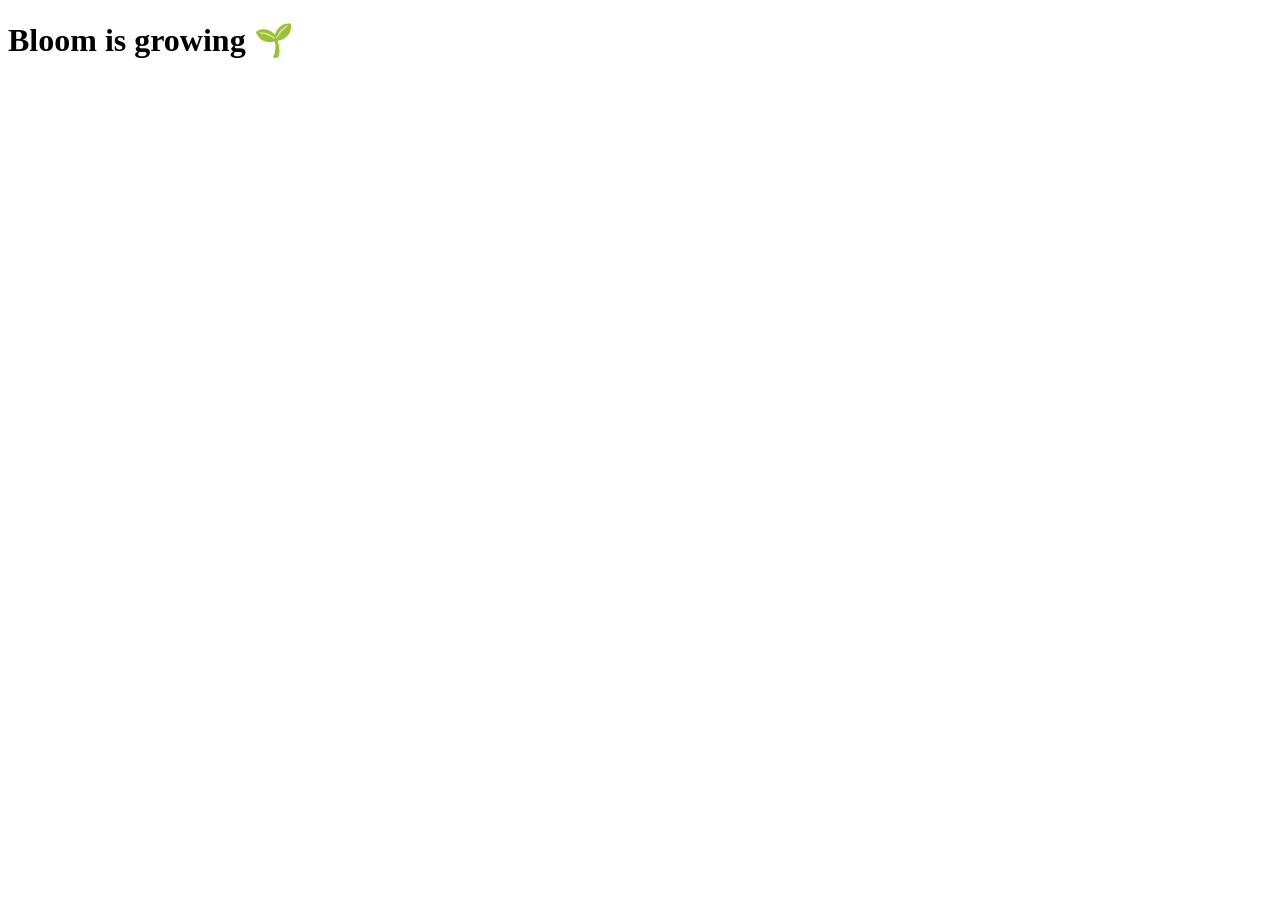
==== index.html @ 83a1a5c5 "renaming" ====
<!DOCTYPE html>
<html lang="en">
<head>
  <meta charset="utf-8">
  <meta name="viewport" content="width=device-width, initial-scale=1">
  <meta name="robots" content="noindex">
  <title>Bloom</title>
</head>
<body>
  <h1>Bloom is growing 🌱</h1>
</body>
</html>
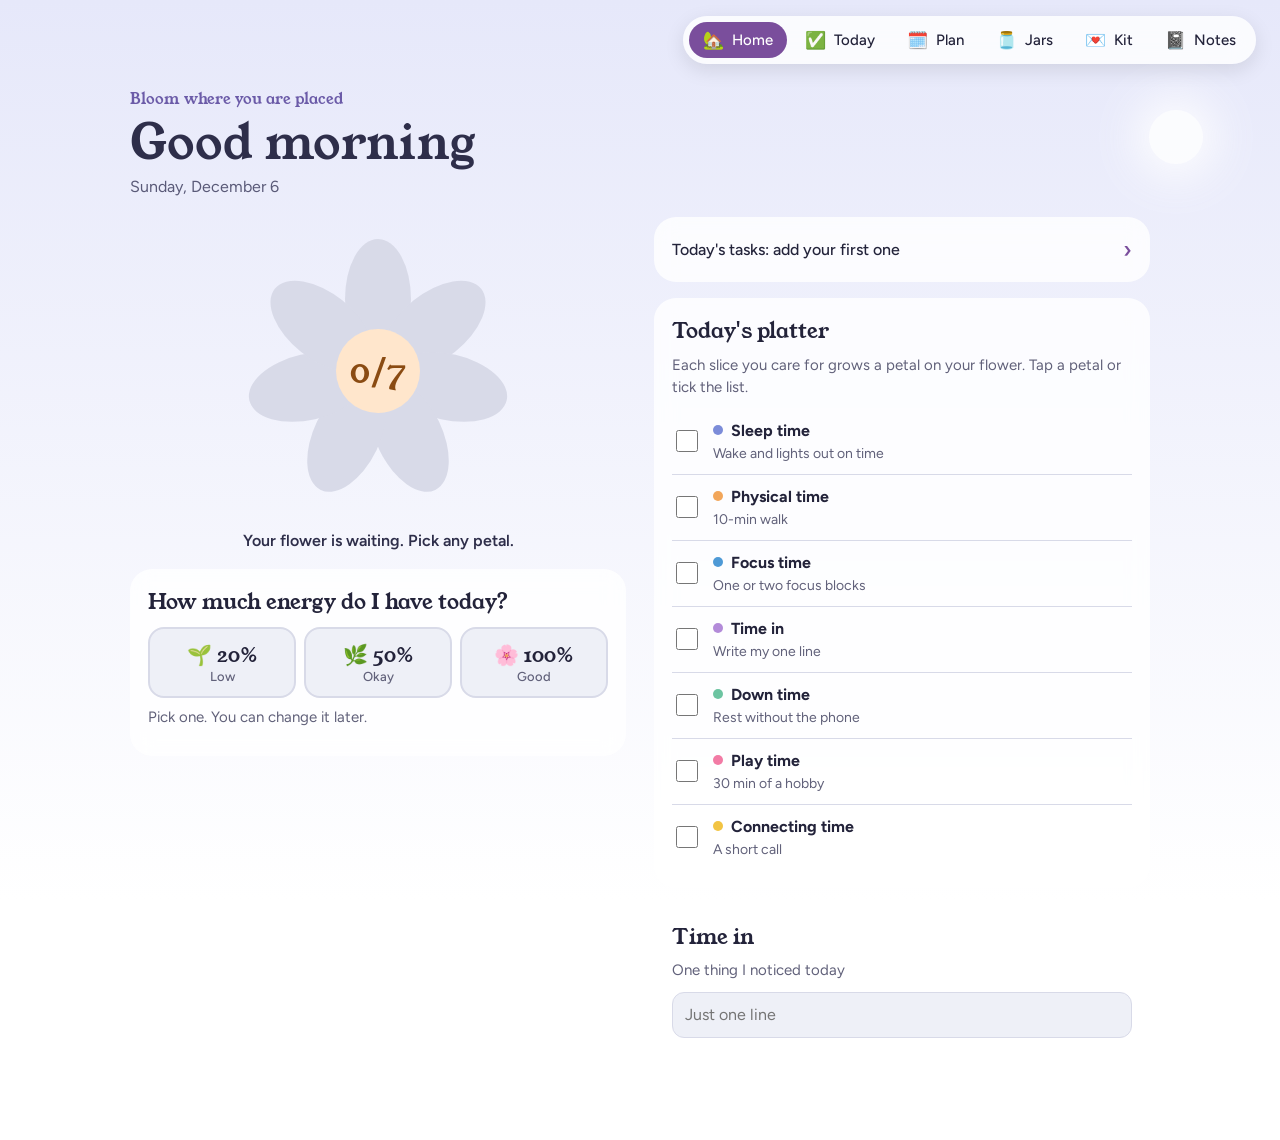
==== commit 360e8b95: "Version 1" ====
--- a/index.html
+++ b/index.html
@@ -2,11 +2,303 @@
 <html lang="en">
 <head>
   <meta charset="utf-8">
-  <meta name="viewport" content="width=device-width, initial-scale=1">
+  <meta name="viewport" content="width=device-width, initial-scale=1, viewport-fit=cover">
+  <!-- Ask search engines not to list this site -->
   <meta name="robots" content="noindex">
+  <meta name="theme-color" content="#FFB76E">
   <title>Bloom</title>
+
+  <link rel="preconnect" href="https://fonts.googleapis.com">
+  <link rel="preconnect" href="https://fonts.gstatic.com" crossorigin>
+  <link href="https://fonts.googleapis.com/css2?family=Young+Serif&family=Figtree:wght@400;500;600&display=swap" rel="stylesheet">
+  <link rel="stylesheet" href="style.css">
 </head>
 <body>
-  <h1>Bloom is growing 🌱</h1>
+<!-- The sky behind the top of every page. Changes with the time of day. -->
+<div class="sky" id="sky" aria-hidden="true">
+  <div class="stars"></div>
+  <div class="orb"></div>
+</div>
+
+<main>
+
+  <!-- =====================================================
+       HOME: just today
+       ===================================================== -->
+  <section class="view" data-view="home">
+    <p class="motto">Bloom where you are placed</p>
+    <h1 id="homeTitle">Hello</h1>
+    <p class="sub" id="homeDate"></p>
+    <div class="cols">
+    <div class="col col-a">
+
+    <!-- The flower is the centrepiece of Home -->
+    <div class="hero">
+      <div class="bloom" id="bloom"></div>
+      <p class="status" id="bloomStatus" aria-live="polite"></p>
+    </div>
+
+    <section class="card">
+      <h2>How much energy do I have today?</h2>
+      <div class="levels" id="levels"></div>
+      <p class="muted" id="levelNote"></p>
+    </section>
+
+    <!-- Only shows on 🌱 days -->
+    <section class="card lowday" id="lowday" hidden></section>
+    </div>
+    <div class="col col-b">
+
+    <!-- A small shortcut to the Today page -->
+    <button class="card today-link" data-go="today">
+      <span id="todaySummary">Today's tasks</span>
+      <span aria-hidden="true">›</span>
+    </button>
+
+    <section class="card">
+      <h2>Today's platter</h2>
+      <p class="muted">Each slice you care for grows a petal on your flower. Tap a petal or tick the list.</p>
+      <div id="platter"></div>
+    </section>
+
+    <section class="card">
+      <h2>Time in</h2>
+      <label class="muted" for="timeinInput">One thing I noticed today</label>
+      <input id="timeinInput" maxlength="140" placeholder="Just one line">
+      <p class="saved" id="timeinSaved" aria-live="polite"></p>
+    </section>
+    </div>
+    </div>
+  </section>
+
+  <!-- =====================================================
+       TODAY: tasks and timeline
+       ===================================================== -->
+  <section class="view" data-view="today" hidden>
+    <h1>Today</h1>
+    <p class="sub" id="todayDate"></p>
+    <p class="energy-chip" id="energyChip"></p>
+    <div class="cols">
+    <div class="col col-a">
+
+    <!-- Appears after you finish a first step -->
+    <section class="card nextstep" id="nextStep" hidden></section>
+
+    <section class="card">
+      <h2>Today's tasks</h2>
+      <p class="muted" id="taskHint"></p>
+      <ul class="tasks" id="todayTasks"></ul>
+      <form class="add-row" id="todayTaskForm">
+        <input name="text" placeholder="Add a task, like 'robotics for 1 hour'" maxlength="120" aria-label="New task">
+        <select name="slice" aria-label="Which slice does it care for?"></select>
+        <button type="submit">Add</button>
+      </form>
+    </section>
+
+    </div>
+    <div class="col col-b">
+
+    <section class="card">
+      <h2>Timeline</h2>
+      <div id="homeTimeline"></div>
+    </section>
+    </div>
+    </div>
+  </section>
+
+  <!-- =====================================================
+       PLAN: the week
+       ===================================================== -->
+  <section class="view" data-view="plan" hidden>
+    <h1>Plan</h1>
+    <p class="sub">Set up your week. Everything you type stays on this device.</p>
+
+    <div class="tabs" id="planDays" role="tablist"></div>
+    <div class="cols">
+    <div class="col col-a">
+
+    <section class="card">
+      <div class="card-head">
+        <h2 id="planDayTitle"></h2>
+        <button class="ghost" data-action="edit-toggle" id="editToggle">Edit</button>
+      </div>
+      <div id="planTimeline"></div>
+    </section>
+    </div>
+    <div class="col col-b">
+
+    <section class="card">
+      <h2>Tasks for this day</h2>
+      <ul class="tasks" id="planTasks"></ul>
+      <form class="add-row" id="planTaskForm">
+        <input name="text" placeholder="Plan a task for this day" maxlength="120" aria-label="New task">
+        <select name="slice" aria-label="Which slice does it care for?"></select>
+        <button type="submit">Add</button>
+      </form>
+    </section>
+
+    <section class="card">
+      <h2>Hobby blocks this week</h2>
+      <p class="muted">Three blocks of 1–2 hours, any days you like.</p>
+      <div class="hobbies" id="hobbies"></div>
+    </section>
+    </div>
+    </div>
+  </section>
+
+  <!-- =====================================================
+       JARS: wins, carry-over, garden
+       ===================================================== -->
+  <section class="view" data-view="jars" hidden>
+    <h1>Jars</h1>
+    <p class="sub">Proof that things are happening.</p>
+    <div class="cols">
+    <div class="col col-a">
+
+    <section class="card">
+      <h2>Wins jar</h2>
+      <p class="muted" id="winsCount"></p>
+      <div class="jar" id="jar"></div>
+      <button class="ghost" data-action="random-win">Show me a win</button>
+      <p class="quote" id="randomWin"></p>
+      <form class="add-row" id="winForm">
+        <input name="text" placeholder="A small win, like 'ate breakfast'" maxlength="120" aria-label="New win">
+        <button type="submit">Add win</button>
+      </form>
+      <ul class="simple-list" id="winsList"></ul>
+    </section>
+    </div>
+    <div class="col col-b">
+
+    <section class="card">
+      <h2>Carry-over basket</h2>
+      <p class="muted">Things that haven't happened yet. Move them to today, or let them go. Both are fine.</p>
+      <ul class="tasks" id="basket"></ul>
+    </section>
+
+    <section class="card">
+      <h2>This week's garden</h2>
+      <p class="muted" id="gardenNote"></p>
+      <div class="garden" id="garden"></div>
+    </section>
+    </div>
+    </div>
+  </section>
+
+  <!-- =====================================================
+       KIT: first step + low-day notes
+       ===================================================== -->
+  <section class="view" data-view="kit" hidden>
+    <h1>Kit</h1>
+    <p class="sub">For the days that feel heavy.</p>
+    <div class="cols">
+    <div class="col col-a">
+
+    <section class="card">
+      <h2>Just the first step</h2>
+      <p class="muted">Big thing feels impossible? Write only the first tiny step. Nothing is too small.</p>
+      <form class="stack" id="firstStepForm">
+        <label>The big thing
+          <input name="big" placeholder="Clean my room" maxlength="120">
+        </label>
+        <label>The tiny first step
+          <input name="step" placeholder="Put one thing in the laundry basket" maxlength="120">
+        </label>
+        <label>Which slice does it care for?
+          <select name="slice"></select>
+        </label>
+        <button type="submit">Add first step to today</button>
+      </form>
+    </section>
+    </div>
+    <div class="col col-b">
+
+    <section class="card">
+      <h2>Notes to my low days</h2>
+      <p class="muted">Write these on good days. On a 🌱 day, Home shows you one.</p>
+      <form class="add-row" id="kitForm">
+        <input name="text" placeholder="You got through hard days before" maxlength="200" aria-label="New note">
+        <button type="submit">Save</button>
+      </form>
+      <ul class="simple-list" id="kitList"></ul>
+    </section>
+    </div>
+    </div>
+  </section>
+
+  <!-- =====================================================
+       NOTES: history, counselling, rules, settings
+       ===================================================== -->
+  <section class="view" data-view="notes" hidden>
+    <h1>Notes</h1>
+    <div class="cols">
+    <div class="col col-a">
+
+    <section class="card">
+      <h2>Time-in history</h2>
+      <ul class="simple-list" id="timeinList"></ul>
+    </section>
+
+    <section class="card">
+      <h2>Counselling takeaways</h2>
+      <p class="muted">Things to remember, and questions for next time.</p>
+      <form class="add-row" id="counselForm">
+        <input name="text" placeholder="Add a takeaway or question" maxlength="300" aria-label="New takeaway">
+        <button type="submit">Add</button>
+      </form>
+      <ul class="simple-list" id="counselList"></ul>
+    </section>
+    </div>
+    <div class="col col-b">
+
+    <section class="card">
+      <h2>House rules</h2>
+      <ul class="simple-list" id="rulesList"></ul>
+      <form class="add-row" id="ruleForm">
+        <input name="text" placeholder="Add a rule" maxlength="150" aria-label="New rule">
+        <button type="submit">Add</button>
+      </form>
+    </section>
+
+    <section class="card">
+      <h2>Settings</h2>
+      <label class="stack-label">What should Bloom call you?
+        <input id="nameInput" maxlength="30" placeholder="Your name">
+      </label>
+      <label class="check">
+        <input type="checkbox" id="chimeToggle">
+        <span>Soft chime when I finish things</span>
+      </label>
+      <p class="muted">Your data lives only in this browser, on this device. Download a backup now and then.</p>
+      <div class="btn-row">
+        <button data-action="export">Download backup</button>
+        <label class="button ghost">Restore backup
+          <input type="file" id="importFile" accept="application/json,.json" hidden>
+        </label>
+      </div>
+      <button class="ghost danger" data-action="reset">Erase everything</button>
+    </section>
+    </div>
+    </div>
+  </section>
+
+</main>
+
+<!-- Menu: three lines at the top right -->
+<button class="menu-btn" id="menuBtn" aria-label="Menu" aria-expanded="false" aria-controls="menu">
+  <span></span><span></span><span></span>
+</button>
+<nav class="menu" id="menu" aria-label="Sections" hidden>
+  <button data-go="home"><span aria-hidden="true">🏡</span>Home</button>
+  <button data-go="today"><span aria-hidden="true">✅</span>Today</button>
+  <button data-go="plan"><span aria-hidden="true">🗓️</span>Plan</button>
+  <button data-go="jars"><span aria-hidden="true">🫙</span>Jars</button>
+  <button data-go="kit"><span aria-hidden="true">💌</span>Kit</button>
+  <button data-go="notes"><span aria-hidden="true">📓</span>Notes</button>
+</nav>
+
+<div class="toast" id="toast" role="status" aria-live="polite"></div>
+
+<script src="script.js"></script>
 </body>
 </html>
--- a/style.css
+++ b/style.css
@@ -0,0 +1,542 @@
+:root {
+  --bg: #EEF0F7;
+  --surface: #FFFFFF;
+  --ink: #23233A;
+  --muted: #61617A;
+  --line: #D8DAE8;
+  --dawn: #FFE6CC;
+  --dawn-ink: #8A4B12;
+  --dusk: #DCD5F4;
+  --dusk-ink: #4B3A85;
+  --plum: #7A4E9C;
+  --leaf: #4F8A62;
+  --hobby: #FBE3EC;
+  --hobby-ink: #9A3560;
+  --danger: #B3261E;
+  --card: rgba(255, 255, 255, 0.8);   /* slightly see-through cards */
+
+  box-sizing: border-box;
+  padding-top: env(safe-area-inset-top, 0px);
+  padding-bottom: env(safe-area-inset-bottom, 0px);
+}
+
+
+/* ============================================
+   2. BASICS
+   ============================================ */
+*, *::before, *::after { box-sizing: inherit; }
+html { height: 100%; scroll-padding-top: env(safe-area-inset-top, 0px); }
+body {
+  margin: 0;
+  background: var(--bg);
+  color: var(--ink);
+  font: 16px/1.5 Figtree, system-ui, -apple-system, "Segoe UI", sans-serif;
+}
+/* extra space at the bottom so the tab bar never covers content */
+main { position: relative; z-index: 1; max-width: 560px; margin: 0 auto; padding: 24px 18px calc(40px + env(safe-area-inset-bottom, 0px)); }
+
+h1, h2 { font-family: "Young Serif", Georgia, serif; font-weight: 400; margin: 0; }
+h1 { font-size: 38px; line-height: 1.1; }
+h2 { font-size: 21px; margin-bottom: 6px; }
+h1 { color: var(--title, var(--ink)); }
+.motto { color: var(--motto, var(--plum)); font-family: "Young Serif", Georgia, serif; font-size: 15px; margin: 0 0 6px; }
+.sub { color: var(--subink, var(--muted)); margin: 6px 0 18px; }
+.muted { color: var(--muted); font-size: 15px; margin: 2px 0 10px; display: block; }
+
+.card {
+  background: var(--card);
+  -webkit-backdrop-filter: blur(10px);
+  backdrop-filter: blur(10px);
+  border-radius: 22px;
+  padding: 18px;
+  margin-top: 16px;
+}
+.card-head { display: flex; justify-content: space-between; align-items: center; gap: 12px; }
+
+:focus-visible { outline: 3px solid var(--plum); outline-offset: 2px; }
+
+/* ============================================
+   3. FORMS AND BUTTONS
+   ============================================ */
+input, select, textarea {
+  font: inherit;
+  color: var(--ink);
+  background: var(--bg);
+  border: 1px solid var(--line);
+  border-radius: 12px;
+  padding: 10px 12px;
+  width: 100%;
+  min-width: 0;
+}
+select { width: auto; }
+input[type="checkbox"] { width: 22px; height: 22px; accent-color: var(--leaf); padding: 0; flex: none; }
+
+button, .button {
+  font: 600 15px Figtree, sans-serif;
+  background: var(--plum);
+  color: var(--surface);
+  border: 1px solid var(--plum);
+  border-radius: 12px;
+  padding: 10px 14px;
+  cursor: pointer;
+  display: inline-block;
+}
+.ghost { background: transparent; color: var(--plum); }
+.danger { color: var(--danger); border-color: var(--danger); margin-top: 14px; }
+.icon-btn {
+  background: transparent; border: 0; color: var(--muted);
+  padding: 4px 8px; font-size: 18px; line-height: 1;
+}
+.small-btn { padding: 6px 10px; font-size: 13px; border-radius: 10px; }
+
+.add-row { display: flex; gap: 8px; margin-top: 10px; }
+.stack { display: grid; gap: 12px; }
+.stack label, .stack-label { display: grid; gap: 6px; font-weight: 500; margin-bottom: 12px; }
+.btn-row { display: flex; gap: 8px; flex-wrap: wrap; }
+.saved { color: var(--leaf); font-size: 14px; min-height: 1.3em; margin: 6px 0 0; }
+
+.check {
+  display: flex; align-items: center; gap: 12px;
+  padding: 10px 0;
+  border-top: 1px solid var(--line);
+  cursor: pointer;
+}
+.check:first-child { border-top: 0; }
+
+/* ============================================
+   4. ENERGY PICKER
+   ============================================ */
+.levels { display: grid; grid-template-columns: repeat(3, 1fr); gap: 8px; margin: 8px 0; }
+.levels button {
+  border: 2px solid var(--line);
+  background: var(--bg);
+  color: var(--ink);
+  border-radius: 16px;
+  padding: 12px 6px;
+  font: 20px "Young Serif", Georgia, serif;
+}
+.levels button small { display: block; font: 500 13px Figtree, sans-serif; color: var(--muted); }
+.levels button[aria-pressed="true"] { border-color: var(--plum); background: var(--plum); color: var(--surface); }
+.levels button[aria-pressed="true"] small { color: var(--surface); }
+
+.lowday { background: var(--dawn); color: var(--dawn-ink); }
+.lowday p { margin: 4px 0 0; font-family: "Young Serif", Georgia, serif; font-size: 19px; line-height: 1.4; }
+
+/* ============================================
+   5. TASKS
+   ============================================ */
+.tasks, .simple-list { list-style: none; margin: 0; padding: 0; }
+.task {
+  display: flex; align-items: center; gap: 10px;
+  padding: 10px 0;
+  border-top: 1px solid var(--line);
+}
+.task:first-child { border-top: 0; }
+.task label { display: flex; align-items: center; gap: 10px; flex: 1; cursor: pointer; }
+.task.done .text { text-decoration: line-through; color: var(--muted); }
+.task .meta { display: block; font-size: 13px; color: var(--muted); }
+.task-actions { display: flex; gap: 6px; flex-wrap: wrap; justify-content: flex-end; }
+.empty { color: var(--muted); font-size: 15px; padding: 6px 0; }
+
+.simple-list li {
+  display: flex; justify-content: space-between; align-items: flex-start; gap: 10px;
+  padding: 10px 0;
+  border-top: 1px solid var(--line);
+}
+.simple-list li:first-child { border-top: 0; }
+.simple-list .date { display: block; font-size: 13px; color: var(--muted); }
+
+/* ============================================
+   6. TIMELINE
+   ============================================ */
+.timeline { list-style: none; margin: 0; padding: 0; }
+.band { border-radius: 18px; padding: 6px 14px; margin: 8px 0; }
+.band.dawn { background: var(--dawn); color: var(--dawn-ink); }
+.band.dusk { background: var(--dusk); color: var(--dusk-ink); }
+.band-label { font-size: 13px; font-weight: 600; padding-top: 6px; }
+.plain { padding: 0 14px; }
+.item {
+  display: grid; grid-template-columns: 70px 1fr; gap: 10px;
+  padding: 10px 0;
+  border-bottom: 1px solid var(--line);
+}
+.band .item { border-bottom-color: transparent; }
+.plain .item:last-child { border-bottom: 0; }
+.t { font-weight: 600; font-variant-numeric: tabular-nums; font-size: 14px; }
+.what { font-weight: 500; }
+.note { color: var(--muted); font-size: 14px; }
+.band .note { color: inherit; opacity: .8; }
+.item.hobby .what::before {
+  content: ""; display: inline-block; width: 8px; height: 8px; border-radius: 50%;
+  background: var(--hobby-ink); margin-right: 8px; vertical-align: 2px;
+}
+
+details.card summary {
+  cursor: pointer;
+  font: 21px "Young Serif", Georgia, serif;
+}
+
+/* Editing the timeline */
+.edit-section h3 { font-size: 15px; margin: 16px 0 6px; }
+.edit-item {
+  border: 1px solid var(--line); border-radius: 14px;
+  padding: 10px; margin-bottom: 8px;
+  display: grid; gap: 8px;
+}
+.edit-top { display: grid; grid-template-columns: 80px 1fr; gap: 8px; }
+.edit-bottom { display: flex; gap: 8px; align-items: center; flex-wrap: wrap; }
+.edit-bottom label { display: flex; align-items: center; gap: 6px; font-size: 14px; }
+
+/* ============================================
+   7. DAY TABS
+   ============================================ */
+.tabs { display: flex; gap: 6px; overflow-x: auto; padding-bottom: 4px; }
+.tabs button {
+  flex: 1 0 auto; min-width: 44px;
+  border: 1px solid var(--line);
+  background: var(--surface); color: var(--ink);
+  font: 600 14px Figtree, sans-serif;
+  padding: 10px; border-radius: 999px;
+}
+.tabs button[aria-selected="true"] { background: var(--plum); border-color: var(--plum); color: var(--surface); }
+.tabs button.today:not([aria-selected="true"]) { border-color: var(--plum); }
+
+/* ============================================
+   8. FLOWER, GARDEN, JAR
+   ============================================ */
+.bloom { display: flex; justify-content: center; margin: 4px 0 8px; }
+.bloom svg { width: 60%; max-width: 220px; height: auto; overflow: visible; }
+.petal { fill: var(--line); cursor: pointer; transition: fill .3s ease; }
+.centre { fill: var(--dawn); }
+.centre-text { font: 22px "Young Serif", Georgia, serif; fill: var(--dawn-ink); }
+.dot { display: inline-block; width: 10px; height: 10px; border-radius: 50%; margin-right: 8px; vertical-align: 1px; }
+.hero { text-align: center; margin: 4px 0 8px; }
+.hero .bloom svg { width: 62%; max-width: 230px; }
+.status { font-weight: 600; color: var(--title, var(--leaf)); margin: 4px 0 0; }
+
+.garden { display: grid; grid-template-columns: repeat(7, 1fr); gap: 4px; text-align: center; }
+.plot svg { width: 100%; max-width: 56px; height: auto; display: block; margin: 0 auto 2px; }
+.plot span { font-size: 12px; color: var(--muted); }
+.plot.today span { color: var(--plum); font-weight: 600; }
+.plot.future { opacity: .35; }
+.plot .petal { cursor: default; }
+
+.jar { display: flex; justify-content: center; margin: 6px 0 10px; }
+.jar svg { width: 55%; max-width: 200px; height: auto; }
+.jar-glass { fill: none; stroke: var(--muted); stroke-width: 3; }
+.jar-lid { fill: var(--plum); }
+.quote { font-family: "Young Serif", Georgia, serif; font-size: 18px; min-height: 1.4em; }
+
+/* ============================================
+   9. HOBBIES
+   ============================================ */
+.hobbies { display: grid; grid-template-columns: repeat(3, 1fr); gap: 8px; }
+.hb { background: var(--hobby); color: var(--hobby-ink); border-radius: 16px; padding: 12px 10px; text-align: center; }
+.hb .n { font-family: "Young Serif", Georgia, serif; font-size: 20px; }
+.hb select { width: 100%; margin-top: 6px; background: var(--surface); border: 0; padding: 6px; font-size: 14px; }
+
+/* ============================================
+   10. TOAST
+   ============================================ */
+
+.toast {
+  position: fixed; left: 50%; transform: translateX(-50%);
+  bottom: calc(24px + env(safe-area-inset-bottom, 0px));
+  background: var(--ink); color: var(--bg);
+  padding: 10px 16px; border-radius: 999px; font-size: 14px;
+  opacity: 0; pointer-events: none; transition: opacity .25s ease;
+  max-width: calc(100% - 32px); text-align: center; z-index: 20;
+}
+.toast.show { opacity: 1; }
+
+/* ============================================
+   11. MOTION (off if the phone prefers less motion)
+   ============================================ */
+@media (prefers-reduced-motion: no-preference) {
+  .petal { transform-box: fill-box; transform-origin: center; }
+  .petal.pop { animation: pop .45s ease; }
+  @keyframes pop { 50% { transform: scale(1.18); } }
+  .bloom.full svg { animation: wiggle .8s ease; }
+  @keyframes wiggle { 25% { transform: rotate(-8deg); } 75% { transform: rotate(8deg); } }
+  .view { animation: fadeIn .2s ease-out; }
+  @keyframes fadeIn { from { opacity: 0; } }
+}
+
+
+/* ============================================
+   12. THE SKY
+   A full-screen layer behind everything. It stays still
+   while the page scrolls over it, so it always fills the
+   screen, whatever the phone size or page length.
+   The mood is picked by the time of day in script.js.
+   ============================================ */
+.sky {
+  position: fixed;
+  inset: 0;
+  z-index: 0;
+  pointer-events: none;
+  overflow: hidden;
+  background: linear-gradient(180deg, var(--sky-1) 0%, var(--sky-2) 100%);
+  transition: background 1.5s ease;
+}
+/* colour that shows if you overscroll past the edges */
+body { background: var(--sky-2, var(--bg)); }
+
+/* ---- the four moods: sky colours, heading colours, sun/moon ---- */
+
+/* Soft dawn: 5am to 7am */
+body[data-sky="dawn"] {
+  --sky-1: #E6E8FA; --sky-2: #FFFFFF;
+  --title: #2E2E4A; --motto: #6B5BA8; --subink: #5A5A78;
+  --orb: #FFFFFF;
+}
+/* Golden hour: 7am to 5pm */
+body[data-sky="day"] {
+  --sky-1: #FFB76E; --sky-2: #FFF8DC;
+  --title: #4A2A0E; --motto: #9A4A12; --subink: #7A4E2A;
+  --orb: #FFF1C4;
+}
+/* Sunset: 5pm to 7pm */
+body[data-sky="sunset"] {
+  --sky-1: #F08080; --sky-2: #FFB6C1;
+  --title: #4A1A24; --motto: #8A2E4A; --subink: #6E3A48;
+  --orb: #FFD9B0;
+}
+/* Night: 7pm to 5am. The whole app goes dark to help you wind down. */
+body[data-sky="night"] {
+  --sky-1: #001F5B; --sky-2: #000000;
+  --title: #FFFFFF; --motto: #DCD5F4; --subink: #B8BCD8;
+  --orb: #F4F1FF;
+  --bg: #0B1030; --surface: #1A2050; --ink: #ECEBF7; --muted: #B8BCD8; --line: #2E3566;
+  --dawn: #3A2F55; --dawn-ink: #FFD9B8; --dusk: #2A2F66; --dusk-ink: #D2C8FF;
+  --plum: #C8A2EA; --leaf: #86C79A; --hobby: #3E2446; --hobby-ink: #FFB9D3; --danger: #FFB4AB;
+  --card: rgba(20, 26, 70, 0.72);
+  color: var(--ink);
+}
+
+/* sun (or moon) */
+.orb {
+  position: absolute; top: calc(84px + env(safe-area-inset-top, 0px)); right: 8%;
+  width: 54px; height: 54px; border-radius: 50%;
+  background: var(--orb);
+  box-shadow: 0 0 44px 14px var(--orb);
+  opacity: .85;
+}
+body[data-sky="night"] .orb {
+  /* a crescent moon: a see-through circle with a bright inner shadow */
+  background: transparent;
+  box-shadow: inset 12px -4px 0 0 var(--orb);
+  opacity: 1;
+}
+
+/* stars, only at night */
+.stars {
+  position: absolute; inset: 0;
+  opacity: 0;
+  transition: opacity 1.5s ease;
+  background:
+    radial-gradient(circle at 12% 8%,  #fff 1px,   transparent 1.6px),
+    radial-gradient(circle at 30% 18%, #fff .8px,  transparent 1.3px),
+    radial-gradient(circle at 52% 6%,  #fff 1.2px, transparent 1.8px),
+    radial-gradient(circle at 66% 24%, #fff .8px,  transparent 1.3px),
+    radial-gradient(circle at 82% 14%, #fff 1px,   transparent 1.6px),
+    radial-gradient(circle at 20% 34%, #fff .7px,  transparent 1.2px),
+    radial-gradient(circle at 45% 30%, #fff 1px,   transparent 1.5px),
+    radial-gradient(circle at 92% 38%, #fff .8px,  transparent 1.3px),
+    radial-gradient(circle at 8% 52%,  #fff .9px,  transparent 1.4px),
+    radial-gradient(circle at 70% 58%, #fff .7px,  transparent 1.2px),
+    radial-gradient(circle at 36% 70%, #fff .8px,  transparent 1.3px),
+    radial-gradient(circle at 88% 78%, #fff 1px,   transparent 1.5px);
+}
+body[data-sky="night"] .stars { opacity: 1; }
+
+
+
+/* ============================================
+   13. SOFT MOTION MOMENTS
+   ============================================ */
+.task .text { transition: color .3s ease; }
+@media (prefers-reduced-motion: no-preference) {
+  /* a petal unfurls when it fills */
+  .petal.pop { animation: unfurl .6s cubic-bezier(.2, .8, .3, 1.25); }
+  @keyframes unfurl { from { transform: scale(.3); opacity: .3; } }
+
+  /* the newest win drops into the jar */
+  .jar .drop { transform-box: fill-box; transform-origin: center; animation: drop .8s cubic-bezier(.3, 1.35, .5, 1); }
+  @keyframes drop { from { transform: translateY(-160px); opacity: 0; } }
+
+  /* stars twinkle, the sun breathes */
+  .stars { animation: twinkle 5s ease-in-out infinite; }
+  @keyframes twinkle { 50% { filter: brightness(.6); } }
+  body:not([data-sky="night"]) .orb { animation: breathe 8s ease-in-out infinite; }
+  @keyframes breathe { 50% { transform: scale(1.06); } }
+}
+
+/* ============================================
+   14. MENU (three lines, top right)
+   ============================================ */
+.menu-btn {
+  position: fixed;
+  top: calc(12px + env(safe-area-inset-top, 0px));
+  right: 14px;
+  z-index: 30;
+  width: 46px; height: 46px;
+  padding: 0;
+  border: 0;
+  border-radius: 14px;
+  background: var(--card);
+  -webkit-backdrop-filter: blur(12px);
+  backdrop-filter: blur(12px);
+  display: grid; place-content: center; gap: 5px;
+}
+.menu-btn span {
+  display: block; width: 20px; height: 2px; border-radius: 2px;
+  background: var(--ink);
+  transition: transform .25s ease, opacity .2s ease;
+}
+/* the three lines turn into an X when open */
+.menu-btn[aria-expanded="true"] span:nth-child(1) { transform: translateY(7px) rotate(45deg); }
+.menu-btn[aria-expanded="true"] span:nth-child(2) { opacity: 0; }
+.menu-btn[aria-expanded="true"] span:nth-child(3) { transform: translateY(-7px) rotate(-45deg); }
+
+.menu {
+  position: fixed;
+  top: calc(66px + env(safe-area-inset-top, 0px));
+  right: 14px;
+  z-index: 30;
+  min-width: 210px;
+  padding: 8px;
+  border-radius: 18px;
+  background: var(--surface);
+  box-shadow: 0 12px 32px rgba(0, 0, 0, .18);
+  display: grid; gap: 2px;
+  transform-origin: top right;
+}
+.menu[hidden] { display: none; }
+.menu button {
+  display: flex; align-items: center; gap: 12px;
+  width: 100%;
+  background: transparent; border: 0; border-radius: 12px;
+  color: var(--ink);
+  font: 500 16px Figtree, sans-serif;
+  padding: 12px 14px;
+  text-align: left;
+}
+.menu button span { font-size: 20px; }
+.menu button:hover { background: var(--bg); }
+.menu button[aria-current="page"] { background: var(--plum); color: var(--surface); }
+
+@media (prefers-reduced-motion: no-preference) {
+  .menu:not([hidden]) { animation: menuIn .18s ease-out; }
+  @keyframes menuIn { from { opacity: 0; transform: scale(.92); } }
+}
+
+/* ============================================
+   15. MOBILE AND DESKTOP LAYOUTS
+   Phones: one column, three-line menu.
+   Wide screens (900px and up): two columns,
+   menu always visible across the top.
+   ============================================ */
+
+/* ---- Phones and small screens ---- */
+.cols { display: block; }
+
+@media (max-width: 420px) {
+  /* stack the add-task row so nothing gets squashed */
+  .add-row { flex-wrap: wrap; }
+  .add-row input { flex: 1 1 100%; }
+  .add-row select { flex: 1; }
+  h1 { font-size: 32px; }
+}
+
+/* ---- Tablets and desktops ---- */
+@media (min-width: 900px) {
+  main {
+    max-width: 1100px;
+    padding: calc(88px + env(safe-area-inset-top, 0px)) 40px 60px;
+  }
+  h1 { font-size: 48px; }
+
+  .cols {
+    display: grid;
+    grid-template-columns: minmax(0, 1fr) minmax(0, 1fr);
+    gap: 28px;
+    align-items: start;
+  }
+  .col > .card:first-child { margin-top: 0; }
+
+  /* Home: the flower column stays in view while you scroll your tasks */
+  [data-view="home"] .col-a { position: sticky; top: 90px; }
+  .hero .bloom svg { width: 70%; max-width: 300px; }
+
+  /* Plan: the day tabs sit above both columns */
+  .tabs { margin-bottom: 20px; }
+
+  /* The menu becomes a row of links at the top right */
+  .menu-btn { display: none; }
+  .menu, .menu[hidden] {
+    display: flex;
+    top: calc(16px + env(safe-area-inset-top, 0px));
+    right: 24px;
+    min-width: 0;
+    padding: 6px;
+    gap: 4px;
+    border-radius: 999px;
+    background: var(--card);
+    -webkit-backdrop-filter: blur(12px);
+    backdrop-filter: blur(12px);
+    box-shadow: 0 6px 20px rgba(0, 0, 0, .10);
+    animation: none;
+  }
+  .menu button {
+    width: auto;
+    padding: 8px 14px;
+    border-radius: 999px;
+    font-size: 15px;
+    gap: 8px;
+  }
+  .menu button span { font-size: 17px; }
+
+  /* the sun sits a little lower so the menu has room */
+  .orb { top: calc(110px + env(safe-area-inset-top, 0px)); right: 6%; }
+}
+
+/* ---- Big screens ---- */
+@media (min-width: 1400px) {
+  main { max-width: 1240px; }
+  .cols { gap: 36px; }
+}
+
+/* ============================================
+   16. TODAY PAGE BITS
+   ============================================ */
+/* the shortcut on Home */
+.today-link {
+  width: 100%;
+  display: flex; justify-content: space-between; align-items: center;
+  color: var(--ink);
+  border: 0;
+  font: 500 16px Figtree, sans-serif;
+  text-align: left;
+}
+.today-link span:last-child { font-size: 24px; color: var(--plum); }
+
+/* "Showing your 50% day" pill */
+.energy-chip {
+  display: inline-block;
+  margin: -6px 0 6px;
+  padding: 6px 12px;
+  border-radius: 999px;
+  background: var(--card);
+  font-size: 14px;
+  color: var(--ink);
+}
+.energy-chip button {
+  background: none; border: 0; padding: 0 0 0 6px;
+  color: var(--plum); font: 600 14px Figtree, sans-serif; text-decoration: underline;
+}
+
+/* the "next tiny step?" card */
+.nextstep { background: var(--dawn); color: var(--dawn-ink); }
+.nextstep .muted { color: inherit; opacity: .85; }
+.nextstep .ghost { color: var(--dawn-ink); border-color: transparent; margin-top: 8px; padding-left: 0; }
